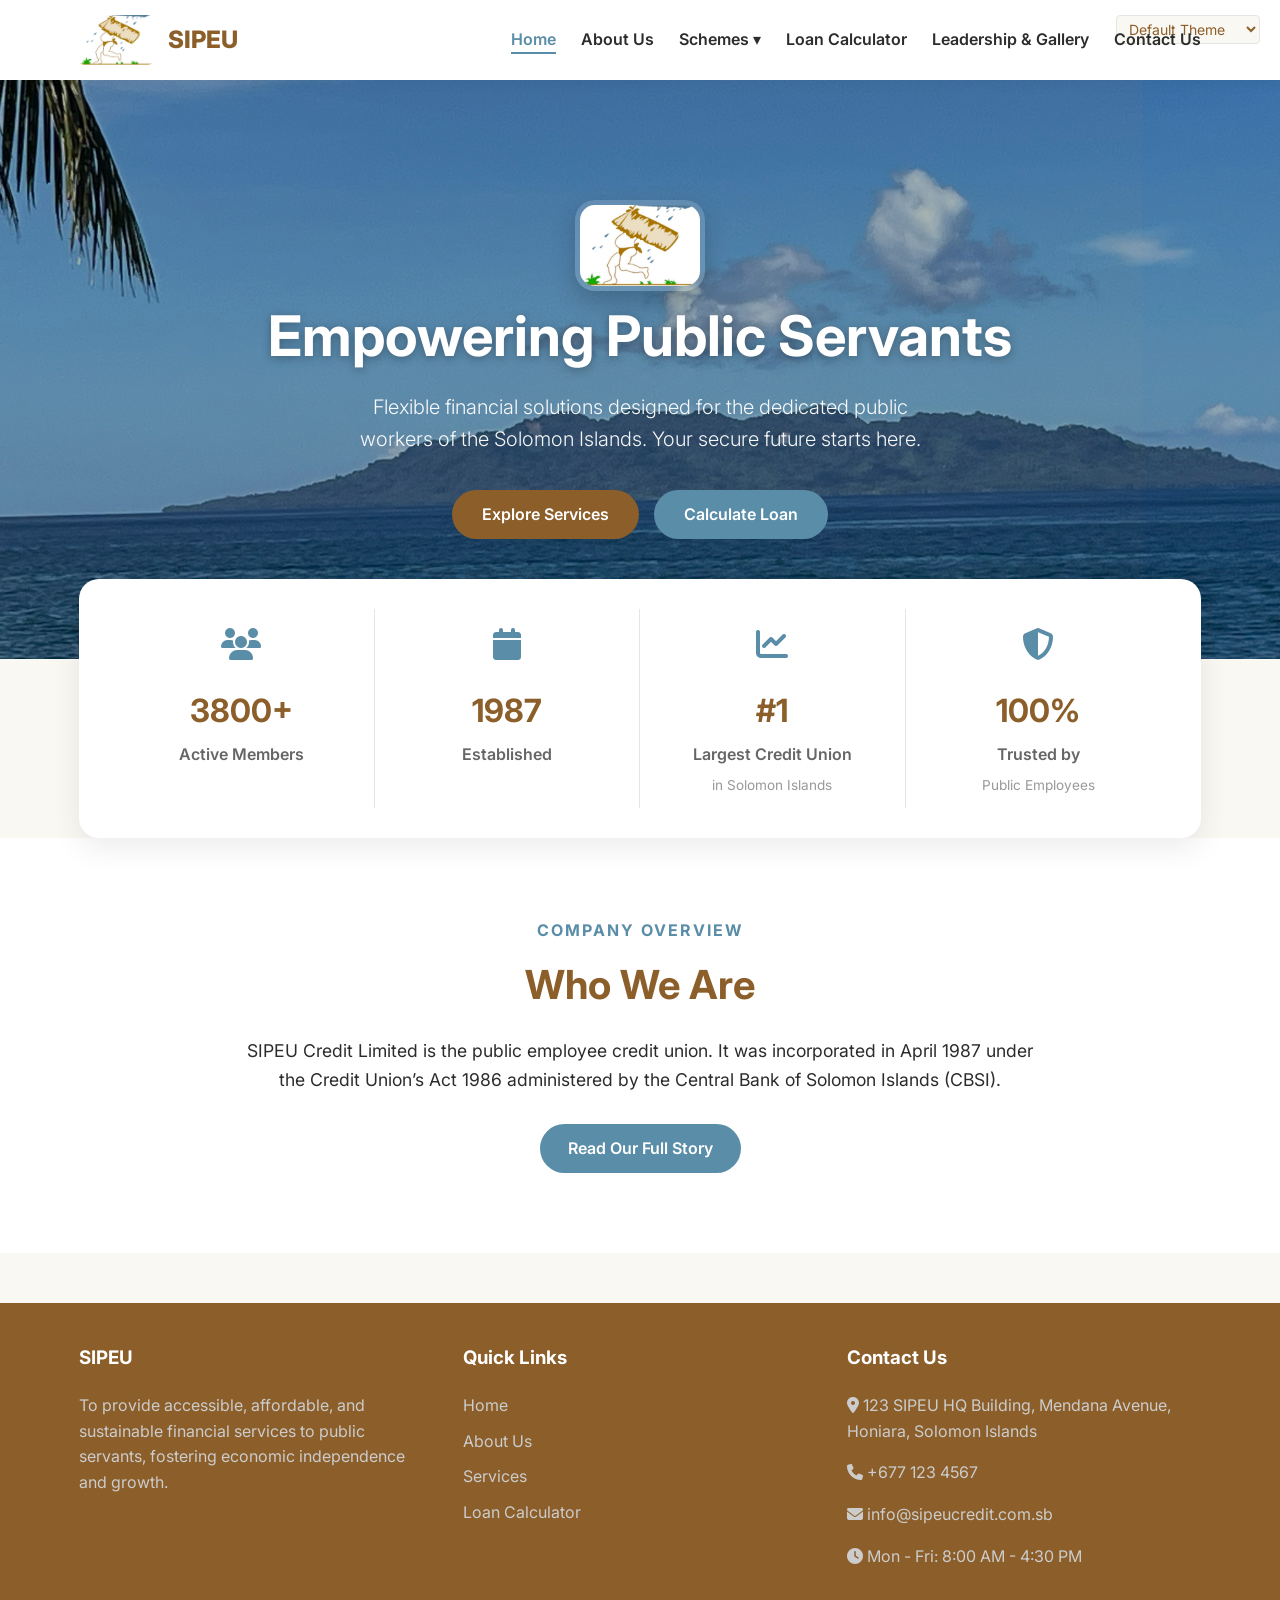
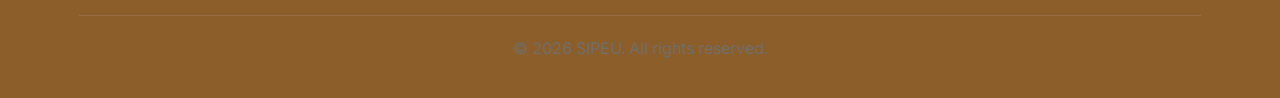
==== index.html @ 35c2a5b4 "Add files via upload" ====
<!DOCTYPE html>
<html lang="en">
<head>
    <meta charset="UTF-8">
    <meta name="viewport" content="width=device-width, initial-scale=1.0">
    <title>SIPEU</title>
    <!-- Google Fonts -->
    <link rel="preconnect" href="https://fonts.googleapis.com">
    <link rel="preconnect" href="https://fonts.gstatic.com" crossorigin>
    <link href="https://fonts.googleapis.com/css2?family=Inter:wght@400;600;800&display=swap" rel="stylesheet">
    <!-- Main CSS -->
    <link rel="stylesheet" href="assets/style.css">
    
    <!-- Theme Configuration Override -->
    <style>
        :root {
            --primary-color: #8B5E2A;
            --secondary-color: #5A8DA8;
            --bg-color: #FAF8F3;
            --white: #FFFFFF;
            --text-color: #2C2C2C;
            --light-text: #6F6F6F;
            --border-color: #E5E5E5;
            
            --success: #22C55E;
            --warning: #FACC15;
            --info: #3B82F6;
        }
    </style>
    <script>
        const themes = {
            default: {
                "--primary-color": "#8B5E2A",
                "--secondary-color": "#5A8DA8"
            },
            blue: { "--primary-color": "#1E3A8A", "--secondary-color": "#3B82F6" },
            green: { "--primary-color": "#2E7D32", "--secondary-color": "#66BB6A" },
            gold: { "--primary-color": "#C9A227", "--secondary-color": "#E5C158" },
            ocean: { "--primary-color": "#0EA5E9", "--secondary-color": "#38BDF8" }
        };

        function applyTheme(themeName) {
            if (!themes[themeName]) return;
            const theme = themes[themeName];
            Object.keys(theme).forEach(key => {
                document.documentElement.style.setProperty(key, theme[key]);
            });
            localStorage.setItem("sipeu_theme", themeName);
        }

        // Fast synchronous check to prevent FOUC (flash of unstyled content)
        const savedTheme = localStorage.getItem("sipeu_theme");
        if (savedTheme && themes[savedTheme]) {
            applyTheme(savedTheme);
        }
        
        // Sync both dropdown menu selections when DOM loads
        document.addEventListener("DOMContentLoaded", () => {
            document.querySelectorAll(".theme-select").forEach(select => {
                if (savedTheme) select.value = savedTheme;
            });
        });
    </script>
    
    <!-- FontAwesome for Icons -->
    <link rel="stylesheet" href="https://cdnjs.cloudflare.com/ajax/libs/font-awesome/6.4.0/css/all.min.css">
</head>
<body oncontextmenu="return false;">

<nav class="navbar">
    <div class="container">
        <!-- Desktop Theme Switcher -->
        <div class="theme-desktop">
            <select class="theme-select" onchange="applyTheme(this.value)" style="border: 1px solid var(--border-color); background: var(--bg-color); color: var(--primary-color); padding: 4px 8px; border-radius: 4px; font-size: 14px; cursor: pointer; outline: none;">
                <option value="default">Default Theme</option>
                <option value="blue">Corporate Blue</option>
                <option value="green">Nature Premium</option>
                <option value="gold">Premium Gold</option>
                <option value="ocean">Ocean Clean</option>
            </select>
        </div>

        <a href="index.html" class="nav-brand">
            <img src="assets/logo.png" alt="Logo">
            <span>SIPEU</span>
        </a>
        
        <ul class="nav-links">
            <li><a href="index.html" class="active">Home</a></li>
            <li><a href="about.html" class="">About Us</a></li>
            <li class="dropdown">
                <a href="#" class="">Schemes ▾</a>
                <ul class="dropdown-menu">
                    <li><a href="loan.html">Loan Scheme</a></li>
                    <li><a href="advance.html">Advance Scheme</a></li>
                </ul>
            </li>
            <li><a href="calculator.html" class="">Loan Calculator</a></li>
            <li><a href="team.html" class="">Leadership & Gallery</a></li>
            <li><a href="contact.html" class="">Contact Us</a></li>
            
            <li class="theme-mobile">
                <label>Theme Selection</label>
                <select class="theme-select" onchange="applyTheme(this.value)">
                    <option value="default">Default Theme</option>
                    <option value="blue">Corporate Blue</option>
                    <option value="green">Nature Premium</option>
                    <option value="gold">Premium Gold</option>
                    <option value="ocean">Ocean Clean</option>
                </select>
            </li>
        </ul>

        <button class="mobile-menu-btn">
            <i class="fas fa-bars"></i>
        </button>
    </div>
</nav>

<style>
/* Hero Section Specific Styles */
.hero {
    position: relative;
    background-image: url('assets/hero.jpg');
    background-size: cover;
    background-position: center;
    background-repeat: no-repeat;
    color: var(--white);
    padding: 120px 0;
    overflow: hidden;
}

.hero-overlay {
    position: absolute;
    top: 0;
    left: 0;
    width: 100%;
    height: 100%;
    background: rgba(0,0,0,0.3); /* Lighter sharp overlay */
    z-index: 1;
}

.hero .container {
    position: relative;
    z-index: 2;
    display: flex;
    flex-direction: column;
    align-items: center;
    text-align: center;
}

.hero-content {
    max-width: 800px;
}

.hero-content h1 {
    font-size: 3.5rem;
    color: var(--white);
    line-height: 1.2;
    margin-bottom: 20px;
    animation: fadeInUp 1s ease;
}

.hero-content p {
    font-size: 1.25rem;
    color: #E0E0E0;
    margin-bottom: 30px;
    animation: fadeInUp 1s ease 0.2s reverse backwards;
}

.hero-buttons {
    display: flex;
    gap: 15px;
    animation: fadeInUp 1s ease 0.4s reverse backwards;
}

.hero-image {
    max-width: 400px;
    animation: fadeInRight 1s ease;
}

.hero-image img {
    width: 100%;
    border-radius: var(--card-radius);
    box-shadow: 0 20px 50px rgba(0,0,0,0.3);
}

/* Animations */
@keyframes fadeInUp {
    from { opacity: 0; transform: translateY(30px); }
    to { opacity: 1; transform: translateY(0); }
}

@keyframes fadeInRight {
    from { opacity: 0; transform: translateX(50px); }
    to { opacity: 1; transform: translateX(0); }
}

@media (max-width: 768px) {
    .hero .container {
        flex-direction: column;
        text-align: center;
    }
    .hero-buttons {
        justify-content: center;
    }
    .hero-image {
        margin-top: 40px;
    }
    .hero-content h1 {
        font-size: 2.5rem;
    }
}
</style>

<!-- Hero Section -->
<section class="hero">
    <div class="hero-overlay"></div>
    <div class="container">
        <div class="hero-content">
            <img src="assets/logo.png" class="hero-logo" alt="SIPEU Logo">
            <h1 style="animation-direction: normal; font-size: 3.5rem; font-weight: 700; text-shadow: 0 2px 10px rgba(0,0,0,0.3);">Empowering Public Servants</h1>
            <p style="animation-direction: normal; font-size: 1.25rem; font-weight: 300; margin-bottom: 35px; line-height: 1.6; color: rgba(255,255,255,0.95); max-width: 600px; margin-left: auto; margin-right: auto;">Flexible financial solutions designed for the dedicated public workers of the Solomon Islands. Your secure future starts here.</p>
            <div class="hero-buttons" style="animation-direction: normal; justify-content: center;">
                <a href="loan.html" class="btn btn-primary" style="padding: 12px 30px; border-radius: 50px; font-weight: 600;">Explore Services</a>
                <a href="calculator.html" class="btn btn-secondary" style="padding: 12px 30px; border-radius: 50px; font-weight: 600;">Calculate Loan</a>
            </div>
        </div>
    </div>
</section>

<!-- Statistics / Achievements -->
<section class="stats">
  <div class="container">
      <div class="stats-container">
                  <div class="stat-box">
            <div class="icon"><i class="fas fa-users"></i></div>
            <h2>3800+</h2>
            <p>Active Members</p>
                      </div>
                  <div class="stat-box">
            <div class="icon"><i class="fas fa-calendar"></i></div>
            <h2>1987</h2>
            <p>Established</p>
                      </div>
                  <div class="stat-box">
            <div class="icon"><i class="fas fa-chart-line"></i></div>
            <h2>#1</h2>
            <p>Largest Credit Union</p>
                          <small>in Solomon Islands</small>
                      </div>
                  <div class="stat-box">
            <div class="icon"><i class="fas fa-shield-alt"></i></div>
            <h2>100%</h2>
            <p>Trusted by</p>
                          <small>Public Employees</small>
                      </div>
              </div>
  </div>
</section>

<!-- Quick About Section -->
<section class="section" style="background-color: var(--white);">
    <div class="container">
        <div class="text-center" style="max-width: 800px; margin: 0 auto;">
            <div style="color: var(--secondary-color); font-weight: 700; letter-spacing: 2px; text-transform: uppercase; margin-bottom: 10px;">COMPANY OVERVIEW</div>
            <h2 style="font-size: 2.5rem; margin-bottom: 20px;">Who We Are</h2>
            <p style="font-size: 1.1rem; color: var(--text-color); margin-bottom: 30px;">
                SIPEU Credit Limited is the public employee credit union. It was incorporated in April 1987 under the Credit Union’s Act 1986 administered by the Central Bank of Solomon Islands (CBSI).            </p>
            <a href="about.html" class="btn btn-primary" style="background-color: var(--secondary-color);">Read Our Full Story</a>
        </div>
    </div>
</section>

<footer>
    <div class="container">
        <div class="footer-content">
            <div class="footer-col">
                <h3>SIPEU</h3>
                <p>To provide accessible, affordable, and sustainable financial services to public servants, fostering economic independence and growth.</p>
            </div>
            
            <div class="footer-col">
                <h3>Quick Links</h3>
                <ul style="list-style: none; padding: 0;">
                    <li style="margin-bottom: 10px;"><a href="index.html" style="color: #ccc;">Home</a></li>
                    <li style="margin-bottom: 10px;"><a href="about.html" style="color: #ccc;">About Us</a></li>
                    <li style="margin-bottom: 10px;"><a href="services.html" style="color: #ccc;">Services</a></li>
                    <li style="margin-bottom: 10px;"><a href="calculator.html" style="color: #ccc;">Loan Calculator</a></li>
                </ul>
            </div>
            
            <div class="footer-col">
                <h3>Contact Us</h3>
                <p><i class="fas fa-map-marker-alt"></i> 123 SIPEU HQ Building, Mendana Avenue, Honiara, Solomon Islands</p>
                <p><i class="fas fa-phone"></i> +677 123 4567</p>
                <p><i class="fas fa-envelope"></i> info@sipeucredit.com.sb</p>
                <p><i class="fas fa-clock"></i> Mon - Fri: 8:00 AM - 4:30 PM</p>
            </div>
        </div>
        
        <div class="footer-bottom">
            <p>&copy; 2026 SIPEU. All rights reserved.</p>
        </div>
    </div>
</footer>

<script src="assets/script.js"></script>
</body>
</html>
---- assets/style.css ----
/* assets/style.css - Main Stylesheet */
:root {
  --primary-color: #8B5E2A;
  /* Brown */
  --secondary-color: #5A8DA8;
  /* Soft Blue */
  --bg-color: #F9F7F3;
  /* Beige */
  --text-color: #333333;
  --light-text: #666666;
  --white: #FFFFFF;
  --card-radius: 20px;
  --box-shadow: 0 10px 30px rgba(0, 0, 0, 0.08);
  --transition: all 0.3s ease;
}

* {
  margin: 0;
  padding: 0;
  box-sizing: border-box;
  font-family: 'Inter', system-ui, -apple-system, sans-serif;
}

body {
  background-color: var(--bg-color);
  color: var(--text-color);
  line-height: 1.6;
}

/* Typography */
h1,
h2,
h3,
h4,
h5 {
  color: var(--primary-color);
  font-weight: 700;
  margin-bottom: 1rem;
}

p {
  margin-bottom: 1rem;
  color: var(--light-text);
}

a {
  text-decoration: none;
  color: var(--secondary-color);
  transition: var(--transition);
}

a:hover {
  color: var(--primary-color);
}

/* Utilities */
.container {
  width: 90%;
  max-width: 1200px;
  margin: 0 auto;
  padding: 0 15px;
}

.section {
  padding: 80px 0;
}

.text-center {
  text-align: center;
}

.btn {
  display: inline-block;
  padding: 12px 28px;
  border-radius: 30px;
  font-weight: 600;
  cursor: pointer;
  transition: var(--transition);
  border: none;
  font-size: 1rem;
}

.btn-primary {
  background-color: var(--primary-color);
  color: var(--white);
}

.btn-primary:hover {
  background-color: #714C22;
  transform: translateY(-2px);
  box-shadow: 0 5px 15px rgba(139, 94, 42, 0.3);
}

.btn-secondary {
  background-color: var(--secondary-color);
  color: var(--white);
}

.btn-secondary:hover {
  background-color: #4A7A94;
  transform: translateY(-2px);
  box-shadow: 0 5px 15px rgba(90, 141, 168, 0.3);
}

/* Cards */
.card {
  background: var(--white);
  border-radius: var(--card-radius);
  padding: 30px;
  box-shadow: var(--box-shadow);
  transition: var(--transition);
}

.card:hover {
  transform: translateY(-5px);
  box-shadow: 0 15px 40px rgba(0, 0, 0, 0.12);
}

/* Navbar */
.navbar {
  background: var(--white);
  box-shadow: 0 2px 15px rgba(0, 0, 0, 0.05);
  position: sticky;
  top: 0;
  z-index: 1000;
}

.navbar .container {
  display: flex;
  justify-content: space-between;
  align-items: center;
  padding: 15px;
}

.nav-brand {
  display: flex;
  align-items: center;
  gap: 15px;
}

.nav-brand img {
  height: 50px;
  width: auto;
  object-fit: contain;
  border-radius: 5px;
}

.nav-brand span {
  font-size: 1.5rem;
  font-weight: 800;
  color: var(--primary-color);
}

.nav-links {
  display: flex;
  gap: 25px;
  list-style: none;
}

.nav-links a {
  font-weight: 600;
  color: var(--text-color);
  position: relative;
  padding-bottom: 5px;
}

.nav-links a::after {
  content: '';
  position: absolute;
  width: 0;
  height: 2px;
  background: var(--secondary-color);
  bottom: 0;
  left: 0;
  transition: var(--transition);
}

.nav-links a:hover::after,
.nav-links a.active::after {
  width: 100%;
}

.nav-links a.active {
  color: var(--secondary-color);
}

.mobile-menu-btn {
  display: none;
  font-size: 1.5rem;
  cursor: pointer;
  background: none;
  border: none;
  color: var(--primary-color);
}

/* Footer */
footer {
  background-color: var(--primary-color);
  color: var(--white);
  padding: 40px 0 20px;
  margin-top: 50px;
}

.footer-content {
  display: grid;
  grid-template-columns: repeat(auto-fit, minmax(250px, 1fr));
  gap: 30px;
  margin-bottom: 30px;
}

.footer-col h3 {
  color: var(--white);
  margin-bottom: 20px;
}

.footer-col p {
  color: #CCCCCC;
}

.footer-bottom {
  text-align: center;
  padding-top: 20px;
  border-top: 1px solid rgba(255, 255, 255, 0.1);
  color: #999999;
}

/* Page Banner */
.page-banner {
  position: relative;
  height: 250px;
  background-size: cover;
  background-position: center;
  display: flex;
  align-items: center;
  justify-content: center;
}

.page-banner .overlay {
  position: absolute;
  width: 100%;
  height: 100%;
  background: rgba(0, 0, 0, 0.3);
}

.page-banner .banner-content {
  position: relative;
  text-align: center;
  color: #ffffff;
  z-index: 2;
  padding: 0 15px;
}

.page-banner .banner-content h1 {
  font-size: 36px;
  font-weight: 600;
  color: #ffffff;
  margin-bottom: 10px;
}

.page-banner .banner-content p {
  font-size: 16px;
  opacity: 0.9;
  color: #ffffff;
  margin: 0;
}

/* Dropdown */
.dropdown {
  position: relative;
}

.dropdown-menu {
  display: none;
  position: absolute;
  top: 100%;
  left: 0;
  background: var(--white, white);
  min-width: 180px;
  border-radius: 10px;
  box-shadow: 0 10px 25px rgba(0, 0, 0, 0.1);
  padding: 10px 0;
  opacity: 0;
  transform: translateY(10px);
  transition: 0.3s;
  z-index: 100;
}

.dropdown-menu li {
  list-style: none;
}

.dropdown-menu li a {
  display: block;
  padding: 10px 20px;
  color: #333;
  text-decoration: none;
  font-weight: 500;
}

.dropdown-menu li a::after {
  display: none;
  /* Hide hover line inside dropdown */
}

.dropdown-menu li a:hover {
  background: #f5f5f5;
  color: var(--primary-color);
}

.dropdown:hover .dropdown-menu {
  display: block;
  opacity: 1;
  transform: translateY(0);
}

/* Responsive */
@media (max-width: 768px) {
  .dropdown-menu {
    position: static;
    box-shadow: none;
    opacity: 1;
    transform: none;
    display: none;
    padding-left: 15px;
  }

  .dropdown.active .dropdown-menu {
    display: block;
  }

  .page-banner {
    height: 180px;
  }

  .page-banner .banner-content h1 {
    font-size: 28px;
  }

  .nav-links {
    display: none;
    flex-direction: column;
    position: absolute;
    top: 100%;
    left: 0;
    width: 100%;
    background: var(--white);
    padding: 20px;
    box-shadow: 0 10px 15px rgba(0, 0, 0, 0.1);
  }

  .nav-links.show {
    display: flex;
  }

  .mobile-menu-btn {
    display: block;
  }
}

/* Fintech Grid & Timeline */
.top-cards {
  display: grid;
  grid-template-columns: repeat(auto-fit, minmax(300px, 1fr));
  gap: 30px;
  padding: 60px 0;
}

.fin-card {
  background: var(--white, #fff);
  padding: 25px 30px;
  border-radius: 20px;
  box-shadow: 0 10px 30px rgba(0, 0, 0, 0.05);
  transition: transform 0.3s;
}

.fin-card:hover {
  transform: translateY(-5px);
}

.fin-card h3 {
  color: var(--primary-color);
  margin-bottom: 20px;
  border-bottom: 2px solid var(--secondary-color);
  padding-bottom: 10px;
  display: inline-block;
}

.fin-card p {
  color: var(--light-text);
  line-height: 1.6;
}

.timeline {
  position: relative;
  padding: 60px 0;
  max-width: 900px;
  margin: 0 auto;
}

.timeline::before {
  content: "";
  position: absolute;
  left: 50%;
  width: 2px;
  height: 100%;
  background: var(--info, #2E5BFF);
  top: 0;
}

.timeline-item {
  width: 50%;
  position: relative;
  padding: 0 40px 40px;
}

.timeline-item.left {
  text-align: right;
  left: 0;
}

.timeline-item.right {
  left: 50%;
  text-align: left;
}

.timeline-dot {
  width: 16px;
  height: 16px;
  border-radius: 50%;
  position: absolute;
  top: 15px;
  z-index: 2;
}

.timeline-item.left .timeline-dot {
  right: -8px;
}

.timeline-item.right .timeline-dot {
  left: -9px;
}

.timeline-dot.blue {
  background: #2E5BFF;
  box-shadow: 0 0 0 4px rgba(46, 91, 255, 0.2);
}

.timeline-dot.dark {
  background: #1E3A8A;
  box-shadow: 0 0 0 4px rgba(30, 58, 138, 0.2);
}

.timeline-dot.green {
  background: #22C55E;
  box-shadow: 0 0 0 4px rgba(34, 197, 94, 0.2);
}

.timeline-dot.gold {
  background: #FACC15;
  box-shadow: 0 0 0 4px rgba(250, 204, 21, 0.2);
}

.timeline-content {
  background: var(--white, #f9fafc);
  padding: 25px;
  border-radius: 15px;
  box-shadow: 0 5px 15px rgba(0, 0, 0, 0.03);
  display: inline-block;
  width: 100%;
}

.timeline-content h4 {
  color: var(--info, #2E5BFF);
  font-size: 1.1rem;
  margin-bottom: 5px;
  font-weight: 700;
}

.timeline-content h3 {
  color: var(--text-color);
  font-size: 1.4rem;
  margin-bottom: 10px;
}

.timeline-content p {
  margin: 0;
  color: var(--light-text);
}

@media (max-width: 768px) {
  .top-cards {
    grid-template-columns: 1fr;
    padding: 30px 0;
  }

  .timeline::before {
    left: 20px;
  }

  .timeline-item {
    width: 100%;
    padding-left: 50px;
    padding-right: 0;
  }

  .timeline-item.left,
  .timeline-item.right {
    left: 0;
    text-align: left;
  }

  .timeline-item.left .timeline-dot,
  .timeline-item.right .timeline-dot {
    left: 12px;
  }
}

/* Stats Section */
.stats {
  margin-top: -80px;
  padding: 0;
  position: relative;
  z-index: 10;
}

.stats-container {
  background: var(--white, #ffffff);
  border-radius: 20px;
  box-shadow: 0 10px 30px rgba(0, 0, 0, 0.08);
  display: grid;
  grid-template-columns: repeat(4, 1fr);
  text-align: center;
  padding: 30px;
  max-width: 1200px;
  margin: 0 auto;
}

.stat-box {
  border-right: 1px solid var(--border-color, #eee);
  padding: 10px 20px;
}

.stat-box:last-child {
  border-right: none;
}

.stat-box .icon {
  font-size: 32px;
  margin-bottom: 15px;
  color: var(--secondary-color);
}

.stat-box h2 {
  font-size: 32px;
  margin: 10px 0 5px;
  color: var(--primary-color);
}

.stat-box p {
  color: #666;
  margin-bottom: 5px;
  font-weight: 600;
}

.stat-box small {
  color: #999;
  font-size: 0.85rem;
}

@media (max-width: 992px) {
  .stats-container {
    grid-template-columns: repeat(2, 1fr);
  }

  .stat-box {
    border-right: none;
    border-bottom: 1px solid #eee;
    padding: 20px 10px;
  }

  .stat-box:nth-last-child(-n+2) {
    border-bottom: none;
  }
}

@media (max-width: 576px) {
  .stats-container {
    grid-template-columns: 1fr;
  }

  .stat-box {
    border-bottom: 1px solid #eee !important;
  }

  .stat-box:last-child {
    border-bottom: none !important;
  }
}

/* Hero Center UI updates in global CSS */
.hero-logo {
  width: 130px;
  height: auto;
  margin-bottom: 5px;
  border-radius: 20px;
  padding: 5px;
  background: rgba(255, 255, 255, 0.15);
  backdrop-filter: blur(5px);
  -webkit-backdrop-filter: blur(5px);
  box-shadow: 0 10px 25px rgba(0, 0, 0, 0.2);
  display: inline-block;
}

@media (max-width: 768px) {
  .hero-logo {
    width: 80px;
  }
}

/* Dual Theme Switcher */
.theme-desktop {
  position: absolute;
  right: 20px;
  top: 15px;
  display: block;
}

.theme-mobile {
  display: none;
}

@media (max-width: 768px) {
  .theme-desktop {
    display: none;
  }
  
  .theme-mobile {
    display: block;
    margin-top: 15px;
    border-top: 1px solid var(--border-color, #eee);
    padding-top: 15px;
  }

  .theme-mobile label {
    display: block;
    font-size: 14px;
    color: var(--light-text, #666);
    margin-bottom: 5px;
  }

  .theme-mobile select {
    width: 100%;
    padding: 10px;
    border-radius: 8px;
    border: 1px solid var(--border-color, #ddd);
    background: var(--bg-color, #fff);
    color: var(--text-color, #333);
    font-family: inherit;
    font-size: 16px;
    outline: none;
  }
}
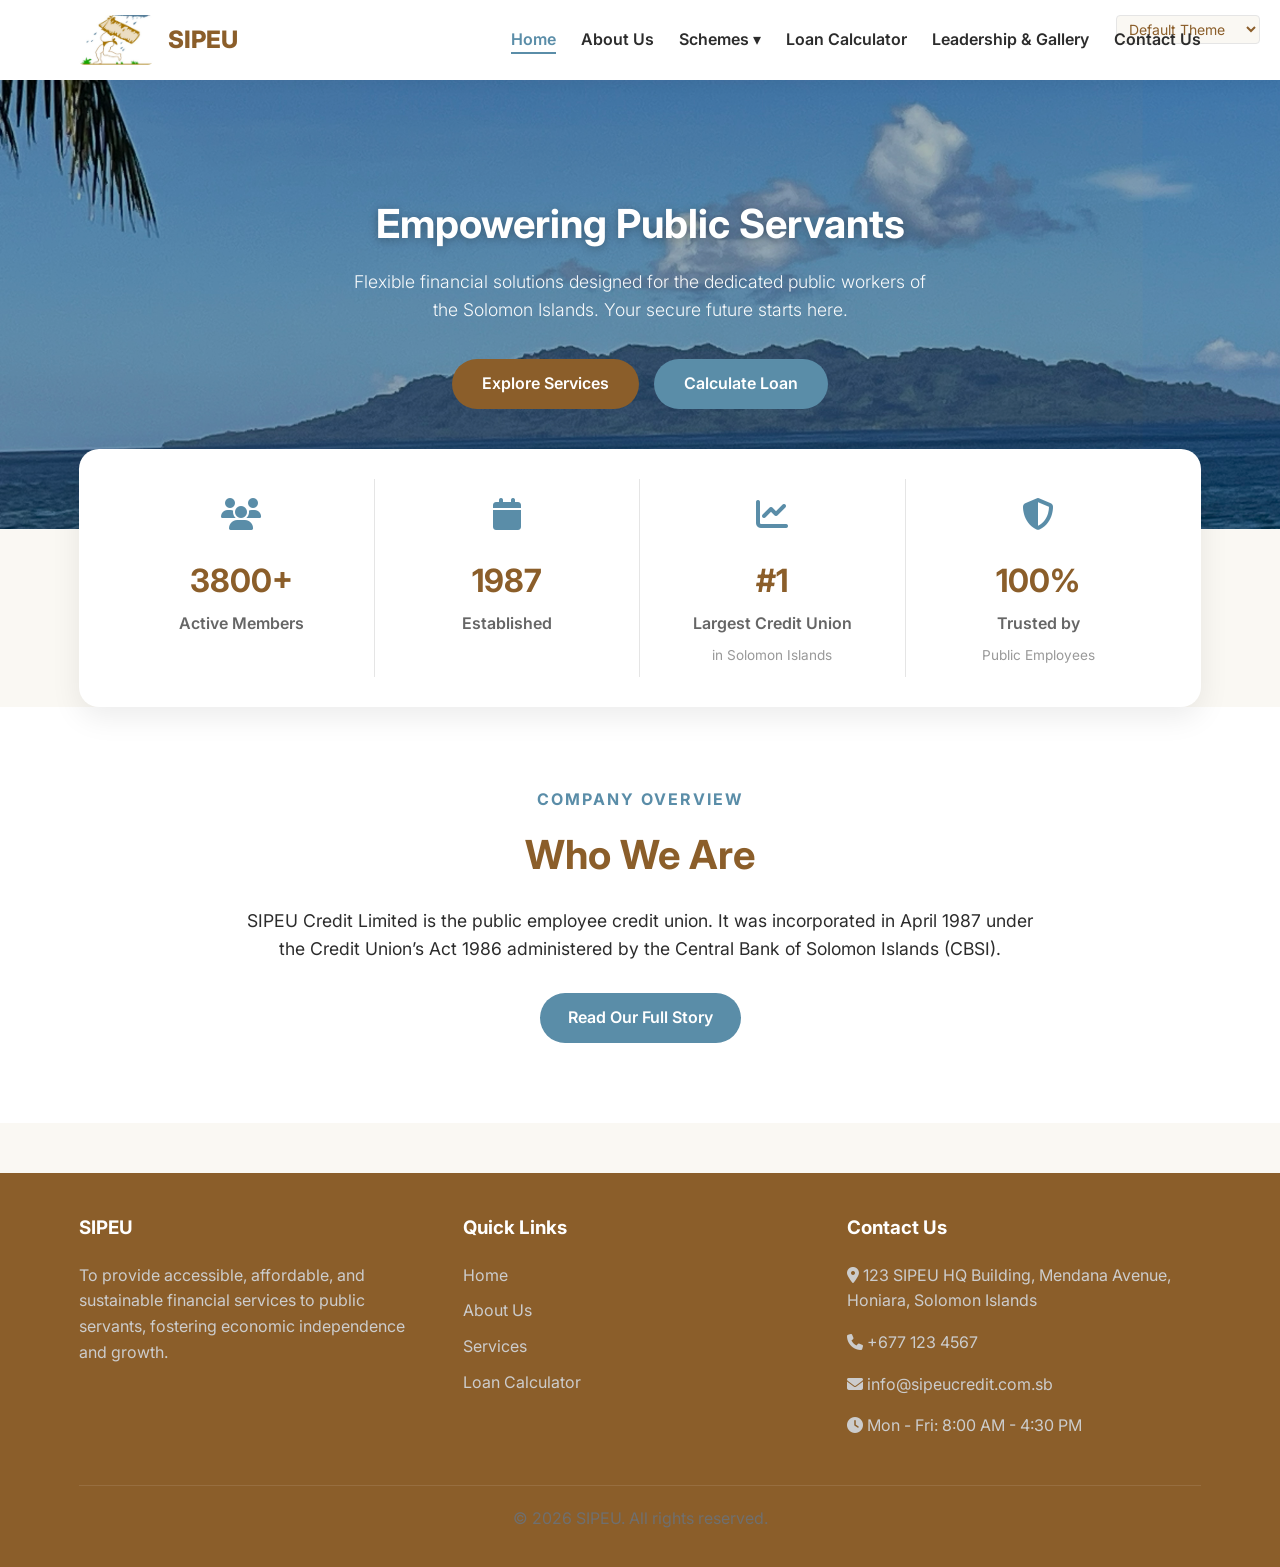
==== commit 56bef097: "Add files via upload" ====
--- a/index.html
+++ b/index.html
@@ -1,5 +1,6 @@
 <!DOCTYPE html>
 <html lang="en">
+
 <head>
     <meta charset="UTF-8">
     <meta name="viewport" content="width=device-width, initial-scale=1.0">
@@ -10,7 +11,7 @@
     <link href="https://fonts.googleapis.com/css2?family=Inter:wght@400;600;800&display=swap" rel="stylesheet">
     <!-- Main CSS -->
     <link rel="stylesheet" href="assets/style.css">
-    
+
     <!-- Theme Configuration Override -->
     <style>
         :root {
@@ -21,7 +22,7 @@
             --text-color: #2C2C2C;
             --light-text: #6F6F6F;
             --border-color: #E5E5E5;
-            
+
             --success: #22C55E;
             --warning: #FACC15;
             --info: #3B82F6;
@@ -53,7 +54,7 @@
         if (savedTheme && themes[savedTheme]) {
             applyTheme(savedTheme);
         }
-        
+
         // Sync both dropdown menu selections when DOM loads
         document.addEventListener("DOMContentLoaded", () => {
             document.querySelectorAll(".theme-select").forEach(select => {
@@ -61,250 +62,285 @@
             });
         });
     </script>
-    
+
     <!-- FontAwesome for Icons -->
     <link rel="stylesheet" href="https://cdnjs.cloudflare.com/ajax/libs/font-awesome/6.4.0/css/all.min.css">
 </head>
+
 <body oncontextmenu="return false;">
 
-<nav class="navbar">
-    <div class="container">
-        <!-- Desktop Theme Switcher -->
-        <div class="theme-desktop">
-            <select class="theme-select" onchange="applyTheme(this.value)" style="border: 1px solid var(--border-color); background: var(--bg-color); color: var(--primary-color); padding: 4px 8px; border-radius: 4px; font-size: 14px; cursor: pointer; outline: none;">
-                <option value="default">Default Theme</option>
-                <option value="blue">Corporate Blue</option>
-                <option value="green">Nature Premium</option>
-                <option value="gold">Premium Gold</option>
-                <option value="ocean">Ocean Clean</option>
-            </select>
-        </div>
-
-        <a href="index.html" class="nav-brand">
-            <img src="assets/logo.png" alt="Logo">
-            <span>SIPEU</span>
-        </a>
-        
-        <ul class="nav-links">
-            <li><a href="index.html" class="active">Home</a></li>
-            <li><a href="about.html" class="">About Us</a></li>
-            <li class="dropdown">
-                <a href="#" class="">Schemes ▾</a>
-                <ul class="dropdown-menu">
-                    <li><a href="loan.html">Loan Scheme</a></li>
-                    <li><a href="advance.html">Advance Scheme</a></li>
-                </ul>
-            </li>
-            <li><a href="calculator.html" class="">Loan Calculator</a></li>
-            <li><a href="team.html" class="">Leadership & Gallery</a></li>
-            <li><a href="contact.html" class="">Contact Us</a></li>
-            
-            <li class="theme-mobile">
-                <label>Theme Selection</label>
-                <select class="theme-select" onchange="applyTheme(this.value)">
+    <nav class="navbar">
+        <div class="container">
+            <!-- Desktop Theme Switcher -->
+            <div class="theme-desktop">
+                <select class="theme-select" onchange="applyTheme(this.value)"
+                    style="border: 1px solid var(--border-color); background: var(--bg-color); color: var(--primary-color); padding: 4px 8px; border-radius: 4px; font-size: 14px; cursor: pointer; outline: none;">
                     <option value="default">Default Theme</option>
                     <option value="blue">Corporate Blue</option>
                     <option value="green">Nature Premium</option>
                     <option value="gold">Premium Gold</option>
                     <option value="ocean">Ocean Clean</option>
                 </select>
-            </li>
-        </ul>
-
-        <button class="mobile-menu-btn">
-            <i class="fas fa-bars"></i>
-        </button>
-    </div>
-</nav>
-
-<style>
-/* Hero Section Specific Styles */
-.hero {
-    position: relative;
-    background-image: url('assets/hero.jpg');
-    background-size: cover;
-    background-position: center;
-    background-repeat: no-repeat;
-    color: var(--white);
-    padding: 120px 0;
-    overflow: hidden;
-}
-
-.hero-overlay {
-    position: absolute;
-    top: 0;
-    left: 0;
-    width: 100%;
-    height: 100%;
-    background: rgba(0,0,0,0.3); /* Lighter sharp overlay */
-    z-index: 1;
-}
-
-.hero .container {
-    position: relative;
-    z-index: 2;
-    display: flex;
-    flex-direction: column;
-    align-items: center;
-    text-align: center;
-}
-
-.hero-content {
-    max-width: 800px;
-}
-
-.hero-content h1 {
-    font-size: 3.5rem;
-    color: var(--white);
-    line-height: 1.2;
-    margin-bottom: 20px;
-    animation: fadeInUp 1s ease;
-}
-
-.hero-content p {
-    font-size: 1.25rem;
-    color: #E0E0E0;
-    margin-bottom: 30px;
-    animation: fadeInUp 1s ease 0.2s reverse backwards;
-}
-
-.hero-buttons {
-    display: flex;
-    gap: 15px;
-    animation: fadeInUp 1s ease 0.4s reverse backwards;
-}
-
-.hero-image {
-    max-width: 400px;
-    animation: fadeInRight 1s ease;
-}
-
-.hero-image img {
-    width: 100%;
-    border-radius: var(--card-radius);
-    box-shadow: 0 20px 50px rgba(0,0,0,0.3);
-}
-
-/* Animations */
-@keyframes fadeInUp {
-    from { opacity: 0; transform: translateY(30px); }
-    to { opacity: 1; transform: translateY(0); }
-}
-
-@keyframes fadeInRight {
-    from { opacity: 0; transform: translateX(50px); }
-    to { opacity: 1; transform: translateX(0); }
-}
-
-@media (max-width: 768px) {
-    .hero .container {
-        flex-direction: column;
-        text-align: center;
-    }
-    .hero-buttons {
-        justify-content: center;
-    }
-    .hero-image {
-        margin-top: 40px;
-    }
-    .hero-content h1 {
-        font-size: 2.5rem;
-    }
-}
-</style>
-
-<!-- Hero Section -->
-<section class="hero">
-    <div class="hero-overlay"></div>
-    <div class="container">
-        <div class="hero-content">
-            <img src="assets/logo.png" class="hero-logo" alt="SIPEU Logo">
-            <h1 style="animation-direction: normal; font-size: 3.5rem; font-weight: 700; text-shadow: 0 2px 10px rgba(0,0,0,0.3);">Empowering Public Servants</h1>
-            <p style="animation-direction: normal; font-size: 1.25rem; font-weight: 300; margin-bottom: 35px; line-height: 1.6; color: rgba(255,255,255,0.95); max-width: 600px; margin-left: auto; margin-right: auto;">Flexible financial solutions designed for the dedicated public workers of the Solomon Islands. Your secure future starts here.</p>
-            <div class="hero-buttons" style="animation-direction: normal; justify-content: center;">
-                <a href="loan.html" class="btn btn-primary" style="padding: 12px 30px; border-radius: 50px; font-weight: 600;">Explore Services</a>
-                <a href="calculator.html" class="btn btn-secondary" style="padding: 12px 30px; border-radius: 50px; font-weight: 600;">Calculate Loan</a>
-            </div>
-        </div>
-    </div>
-</section>
-
-<!-- Statistics / Achievements -->
-<section class="stats">
-  <div class="container">
-      <div class="stats-container">
-                  <div class="stat-box">
-            <div class="icon"><i class="fas fa-users"></i></div>
-            <h2>3800+</h2>
-            <p>Active Members</p>
-                      </div>
-                  <div class="stat-box">
-            <div class="icon"><i class="fas fa-calendar"></i></div>
-            <h2>1987</h2>
-            <p>Established</p>
-                      </div>
-                  <div class="stat-box">
-            <div class="icon"><i class="fas fa-chart-line"></i></div>
-            <h2>#1</h2>
-            <p>Largest Credit Union</p>
-                          <small>in Solomon Islands</small>
-                      </div>
-                  <div class="stat-box">
-            <div class="icon"><i class="fas fa-shield-alt"></i></div>
-            <h2>100%</h2>
-            <p>Trusted by</p>
-                          <small>Public Employees</small>
-                      </div>
-              </div>
-  </div>
-</section>
-
-<!-- Quick About Section -->
-<section class="section" style="background-color: var(--white);">
-    <div class="container">
-        <div class="text-center" style="max-width: 800px; margin: 0 auto;">
-            <div style="color: var(--secondary-color); font-weight: 700; letter-spacing: 2px; text-transform: uppercase; margin-bottom: 10px;">COMPANY OVERVIEW</div>
-            <h2 style="font-size: 2.5rem; margin-bottom: 20px;">Who We Are</h2>
-            <p style="font-size: 1.1rem; color: var(--text-color); margin-bottom: 30px;">
-                SIPEU Credit Limited is the public employee credit union. It was incorporated in April 1987 under the Credit Union’s Act 1986 administered by the Central Bank of Solomon Islands (CBSI).            </p>
-            <a href="about.html" class="btn btn-primary" style="background-color: var(--secondary-color);">Read Our Full Story</a>
-        </div>
-    </div>
-</section>
-
-<footer>
-    <div class="container">
-        <div class="footer-content">
-            <div class="footer-col">
-                <h3>SIPEU</h3>
-                <p>To provide accessible, affordable, and sustainable financial services to public servants, fostering economic independence and growth.</p>
-            </div>
-            
-            <div class="footer-col">
-                <h3>Quick Links</h3>
-                <ul style="list-style: none; padding: 0;">
-                    <li style="margin-bottom: 10px;"><a href="index.html" style="color: #ccc;">Home</a></li>
-                    <li style="margin-bottom: 10px;"><a href="about.html" style="color: #ccc;">About Us</a></li>
-                    <li style="margin-bottom: 10px;"><a href="services.html" style="color: #ccc;">Services</a></li>
-                    <li style="margin-bottom: 10px;"><a href="calculator.html" style="color: #ccc;">Loan Calculator</a></li>
-                </ul>
-            </div>
-            
-            <div class="footer-col">
-                <h3>Contact Us</h3>
-                <p><i class="fas fa-map-marker-alt"></i> 123 SIPEU HQ Building, Mendana Avenue, Honiara, Solomon Islands</p>
-                <p><i class="fas fa-phone"></i> +677 123 4567</p>
-                <p><i class="fas fa-envelope"></i> info@sipeucredit.com.sb</p>
-                <p><i class="fas fa-clock"></i> Mon - Fri: 8:00 AM - 4:30 PM</p>
-            </div>
-        </div>
-        
-        <div class="footer-bottom">
-            <p>&copy; 2026 SIPEU. All rights reserved.</p>
-        </div>
-    </div>
-</footer>
-
-<script src="assets/script.js"></script>
+            </div>
+
+            <a href="index.html" class="nav-brand">
+                <img src="assets/logo.png" alt="Logo">
+                <span>SIPEU</span>
+            </a>
+
+            <ul class="nav-links">
+                <li><a href="index.html" class="active">Home</a></li>
+                <li><a href="about.html" class="">About Us</a></li>
+                <li class="dropdown">
+                    <a href="#" class="">Schemes ▾</a>
+                    <ul class="dropdown-menu">
+                        <li><a href="loan.html">Loan Scheme</a></li>
+                        <li><a href="advance.html">Advance Scheme</a></li>
+                    </ul>
+                </li>
+                <li><a href="calculator.html" class="">Loan Calculator</a></li>
+                <li><a href="team.html" class="">Leadership & Gallery</a></li>
+                <li><a href="contact.html" class="">Contact Us</a></li>
+
+                <li class="theme-mobile">
+                    <label>Theme Selection</label>
+                    <select class="theme-select" onchange="applyTheme(this.value)">
+                        <option value="default">Default Theme</option>
+                        <option value="blue">Corporate Blue</option>
+                        <option value="green">Nature Premium</option>
+                        <option value="gold">Premium Gold</option>
+                        <option value="ocean">Ocean Clean</option>
+                    </select>
+                </li>
+            </ul>
+
+            <button class="mobile-menu-btn">
+                <i class="fas fa-bars"></i>
+            </button>
+        </div>
+    </nav>
+
+    <style>
+        /* Hero Section Specific Styles */
+        .hero {
+            position: relative;
+            background-image: url('assets/hero.jpg');
+            background-size: cover;
+            background-position: center;
+            background-repeat: no-repeat;
+            color: var(--white);
+            padding: 120px 0;
+            overflow: hidden;
+        }
+
+        .hero-overlay {
+            position: absolute;
+            top: 0;
+            left: 0;
+            width: 100%;
+            height: 100%;
+            background: rgba(0, 0, 0, 0.3);
+            /* Lighter sharp overlay */
+            z-index: 1;
+        }
+
+        .hero .container {
+            position: relative;
+            z-index: 2;
+            display: flex;
+            flex-direction: column;
+            align-items: center;
+            text-align: center;
+        }
+
+        .hero-content {
+            max-width: 800px;
+        }
+
+        .hero-content h1 {
+            font-size: 3.5rem;
+            color: var(--white);
+            line-height: 1.2;
+            margin-bottom: 20px;
+            animation: fadeInUp 1s ease;
+        }
+
+        .hero-content p {
+            font-size: 1.25rem;
+            color: #E0E0E0;
+            margin-bottom: 30px;
+            animation: fadeInUp 1s ease 0.2s reverse backwards;
+        }
+
+        .hero-buttons {
+            display: flex;
+            gap: 15px;
+            animation: fadeInUp 1s ease 0.4s reverse backwards;
+        }
+
+        .hero-image {
+            max-width: 400px;
+            animation: fadeInRight 1s ease;
+        }
+
+        .hero-image img {
+            width: 100%;
+            border-radius: var(--card-radius);
+            box-shadow: 0 20px 50px rgba(0, 0, 0, 0.3);
+        }
+
+        /* Animations */
+        @keyframes fadeInUp {
+            from {
+                opacity: 0;
+                transform: translateY(30px);
+            }
+
+            to {
+                opacity: 1;
+                transform: translateY(0);
+            }
+        }
+
+        @keyframes fadeInRight {
+            from {
+                opacity: 0;
+                transform: translateX(50px);
+            }
+
+            to {
+                opacity: 1;
+                transform: translateX(0);
+            }
+        }
+
+        @media (max-width: 768px) {
+            .hero .container {
+                flex-direction: column;
+                text-align: center;
+            }
+
+            .hero-buttons {
+                justify-content: center;
+            }
+
+            .hero-image {
+                margin-top: 40px;
+            }
+
+            .hero-content h1 {
+                font-size: 2.5rem;
+            }
+        }
+    </style>
+
+    <!-- Hero Section -->
+    <section class="hero">
+        <div class="hero-overlay"></div>
+        <div class="container">
+            <div class="hero-content">
+
+                <h1
+                    style="animation-direction: normal; font-size: 2.5rem; font-weight: 700; text-shadow: 0 2px 10px rgba(0,0,0,0.3);">
+                    Empowering Public Servants</h1>
+                <p
+                    style="animation-direction: normal; font-size: 1.1rem; font-weight: 300; margin-bottom: 35px; line-height: 1.6; color: rgba(255,255,255,0.95); max-width: 600px; margin-left: auto; margin-right: auto;">
+                    Flexible financial solutions designed for the dedicated public workers of the Solomon Islands. Your
+                    secure future starts here.</p>
+                <div class="hero-buttons" style="animation-direction: normal; justify-content: center;">
+                    <a href="loan.html" class="btn btn-primary"
+                        style="padding: 12px 30px; border-radius: 50px; font-weight: 600;">Explore Services</a>
+                    <a href="calculator.html" class="btn btn-secondary"
+                        style="padding: 12px 30px; border-radius: 50px; font-weight: 600;">Calculate Loan</a>
+                </div>
+            </div>
+        </div>
+    </section>
+
+    <!-- Statistics / Achievements -->
+    <section class="stats">
+        <div class="container">
+            <div class="stats-container">
+                <div class="stat-box">
+                    <div class="icon"><i class="fas fa-users"></i></div>
+                    <h2>3800+</h2>
+                    <p>Active Members</p>
+                </div>
+                <div class="stat-box">
+                    <div class="icon"><i class="fas fa-calendar"></i></div>
+                    <h2>1987</h2>
+                    <p>Established</p>
+                </div>
+                <div class="stat-box">
+                    <div class="icon"><i class="fas fa-chart-line"></i></div>
+                    <h2>#1</h2>
+                    <p>Largest Credit Union</p>
+                    <small>in Solomon Islands</small>
+                </div>
+                <div class="stat-box">
+                    <div class="icon"><i class="fas fa-shield-alt"></i></div>
+                    <h2>100%</h2>
+                    <p>Trusted by</p>
+                    <small>Public Employees</small>
+                </div>
+            </div>
+        </div>
+    </section>
+
+    <!-- Quick About Section -->
+    <section class="section" style="background-color: var(--white);">
+        <div class="container">
+            <div class="text-center" style="max-width: 800px; margin: 0 auto;">
+                <div
+                    style="color: var(--secondary-color); font-weight: 700; letter-spacing: 2px; text-transform: uppercase; margin-bottom: 10px;">
+                    COMPANY OVERVIEW</div>
+                <h2 style="font-size: 2.5rem; margin-bottom: 20px;">Who We Are</h2>
+                <p style="font-size: 1.1rem; color: var(--text-color); margin-bottom: 30px;">
+                    SIPEU Credit Limited is the public employee credit union. It was incorporated in April 1987 under
+                    the Credit Union’s Act 1986 administered by the Central Bank of Solomon Islands (CBSI). </p>
+                <a href="about.html" class="btn btn-primary" style="background-color: var(--secondary-color);">Read Our
+                    Full Story</a>
+            </div>
+        </div>
+    </section>
+
+    <footer>
+        <div class="container">
+            <div class="footer-content">
+                <div class="footer-col">
+                    <h3>SIPEU</h3>
+                    <p>To provide accessible, affordable, and sustainable financial services to public servants,
+                        fostering economic independence and growth.</p>
+                </div>
+
+                <div class="footer-col">
+                    <h3>Quick Links</h3>
+                    <ul style="list-style: none; padding: 0;">
+                        <li style="margin-bottom: 10px;"><a href="index.html" style="color: #ccc;">Home</a></li>
+                        <li style="margin-bottom: 10px;"><a href="about.html" style="color: #ccc;">About Us</a></li>
+                        <li style="margin-bottom: 10px;"><a href="services.html" style="color: #ccc;">Services</a></li>
+                        <li style="margin-bottom: 10px;"><a href="calculator.html" style="color: #ccc;">Loan
+                                Calculator</a></li>
+                    </ul>
+                </div>
+
+                <div class="footer-col">
+                    <h3>Contact Us</h3>
+                    <p><i class="fas fa-map-marker-alt"></i> 123 SIPEU HQ Building, Mendana Avenue, Honiara, Solomon
+                        Islands</p>
+                    <p><i class="fas fa-phone"></i> +677 123 4567</p>
+                    <p><i class="fas fa-envelope"></i> info@sipeucredit.com.sb</p>
+                    <p><i class="fas fa-clock"></i> Mon - Fri: 8:00 AM - 4:30 PM</p>
+                </div>
+            </div>
+
+            <div class="footer-bottom">
+                <p>&copy; 2026 SIPEU. All rights reserved.</p>
+            </div>
+        </div>
+    </footer>
+
+    <script src="assets/script.js"></script>
 </body>
-</html>
+
+</html>
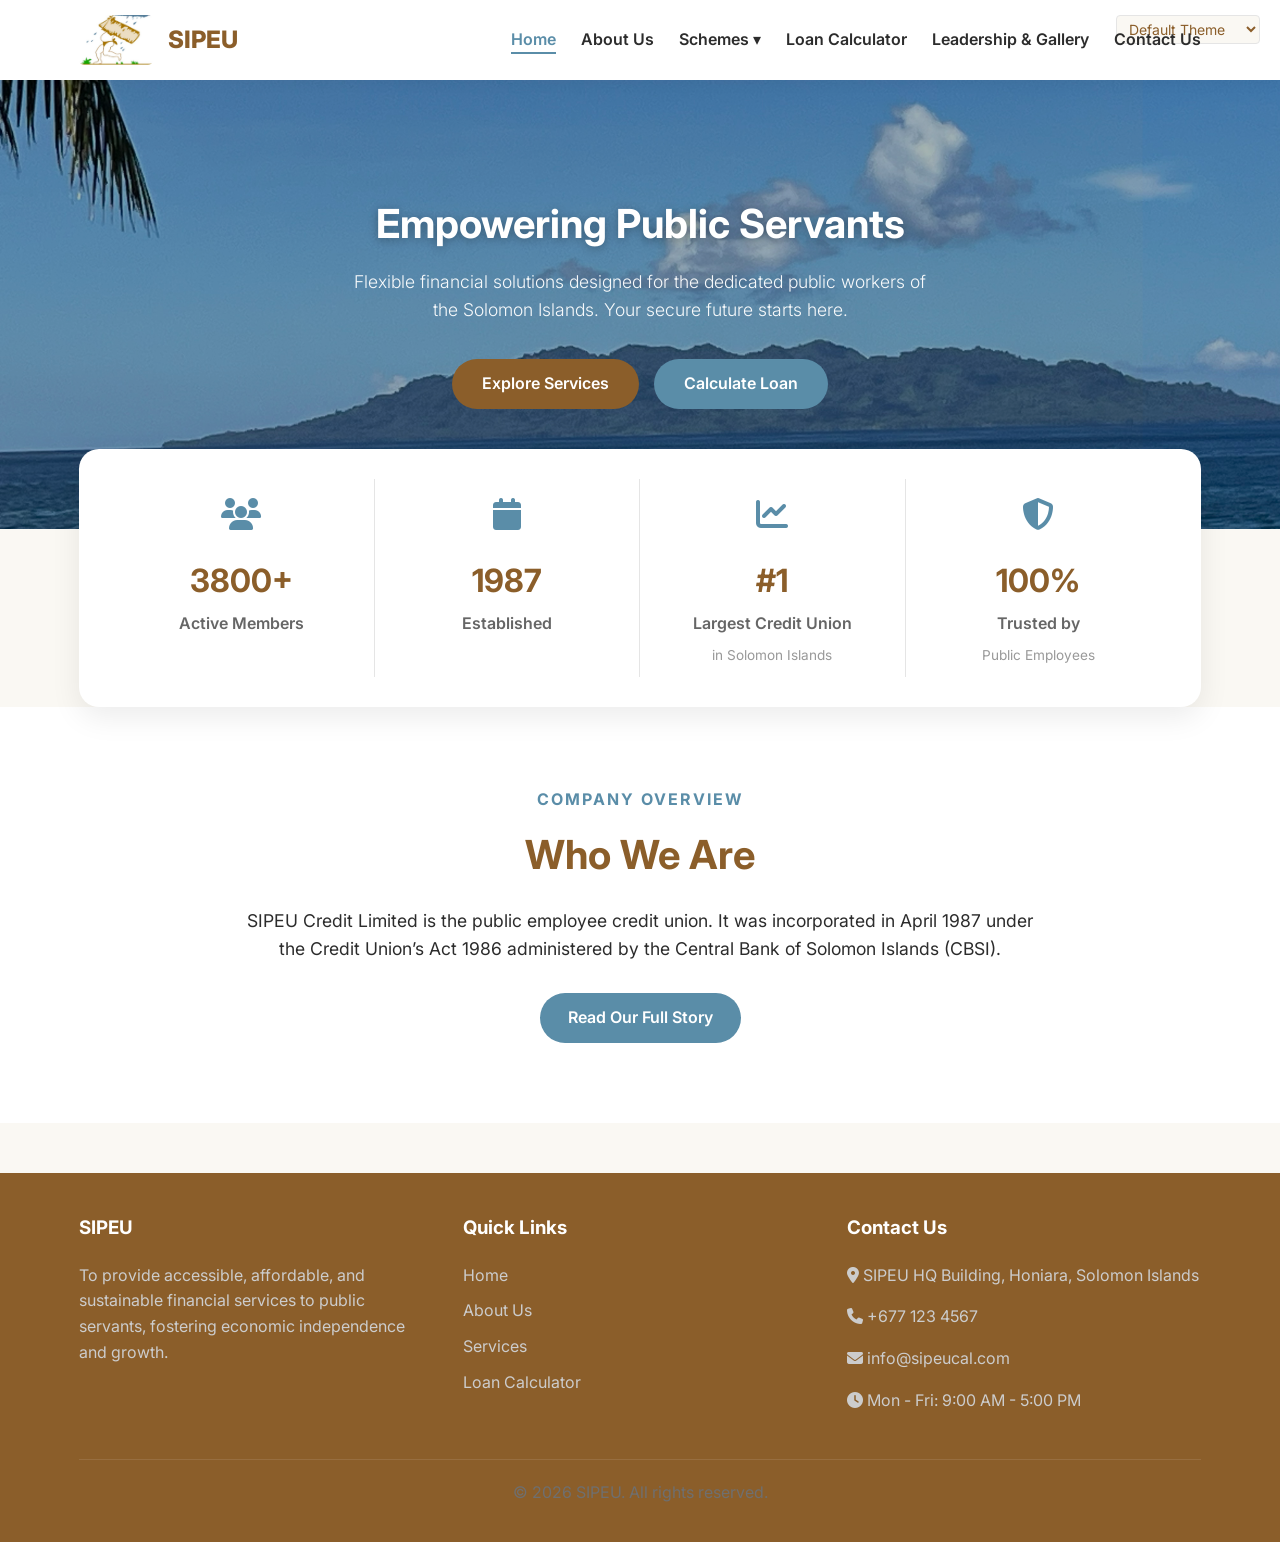
==== commit 3dd83b6e: "Add files via upload" ====
--- a/index.html
+++ b/index.html
@@ -326,11 +326,11 @@
 
                 <div class="footer-col">
                     <h3>Contact Us</h3>
-                    <p><i class="fas fa-map-marker-alt"></i> 123 SIPEU HQ Building, Mendana Avenue, Honiara, Solomon
+                    <p><i class="fas fa-map-marker-alt"></i> SIPEU HQ Building, Honiara, Solomon
                         Islands</p>
                     <p><i class="fas fa-phone"></i> +677 123 4567</p>
-                    <p><i class="fas fa-envelope"></i> info@sipeucredit.com.sb</p>
-                    <p><i class="fas fa-clock"></i> Mon - Fri: 8:00 AM - 4:30 PM</p>
+                    <p><i class="fas fa-envelope"></i> info@sipeucal.com</p>
+                    <p><i class="fas fa-clock"></i> Mon - Fri: 9:00 AM - 5:00 PM</p>
                 </div>
             </div>
 
